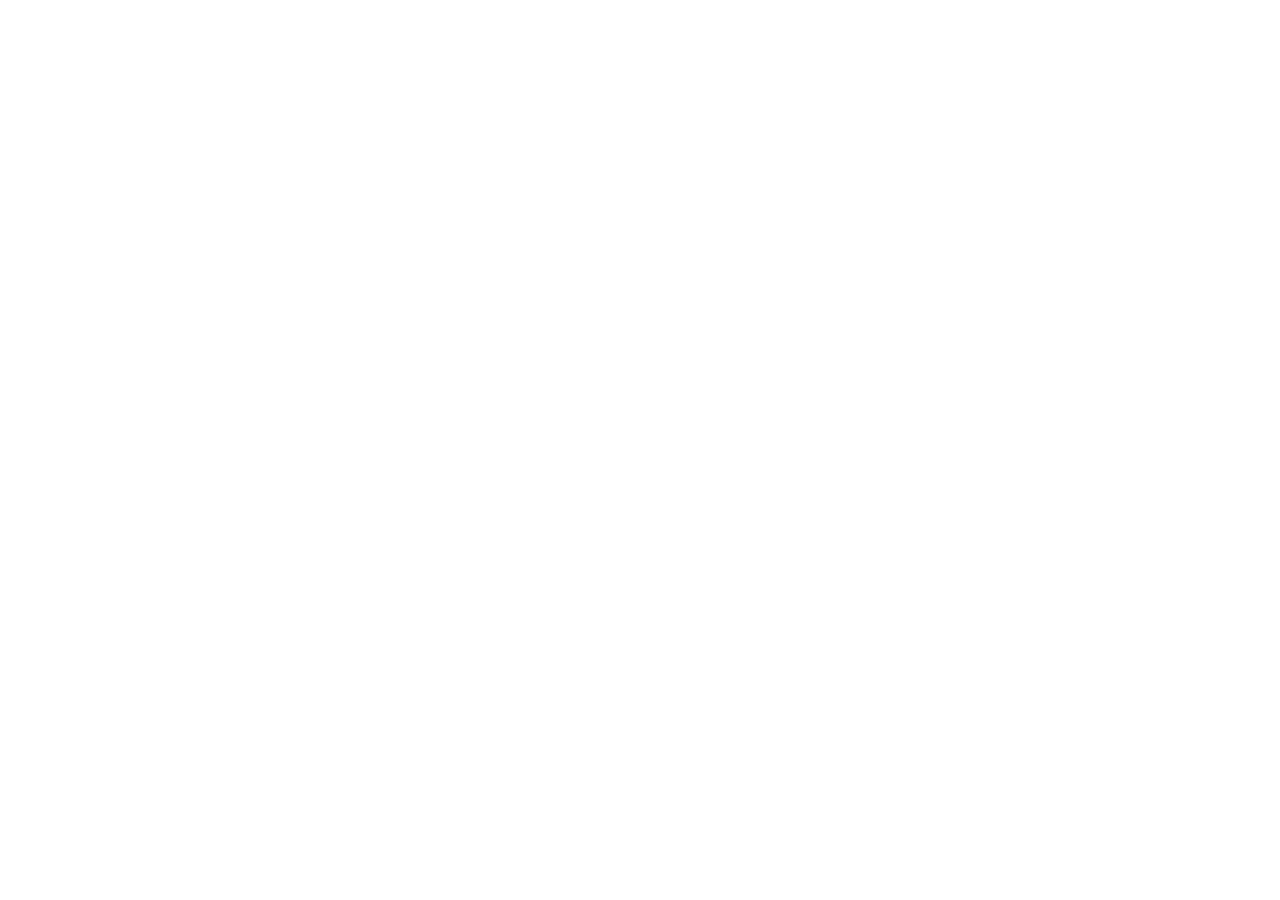
==== frontend-2-practice/index.html @ fb550045 "Initial commit" ====
<!DOCTYPE html>
<html lang="ru">
  <head>
    <meta charset="UTF-8" />
    <meta name="viewport" content="width=device-width, initial-scale=1.0" />
    <title>Выбор даты и времени</title>
    <link rel="stylesheet" href="styles.css" />
  </head>
  <body>
    <div class="page">
      <!-- Перенесите вашу верстку. Удалите статичные данные. Подключите скрипт -->
    </div>
  </body>
</html>
---- frontend-2-practice/styles.css ----
/* Стили страницы.
   Скопируйте с предудущей практики. */

* {
  margin: 0;
  padding: 0;
  box-sizing: border-box;
}

body {
  min-height: 100vh;
  font-family: sans-serif;
}
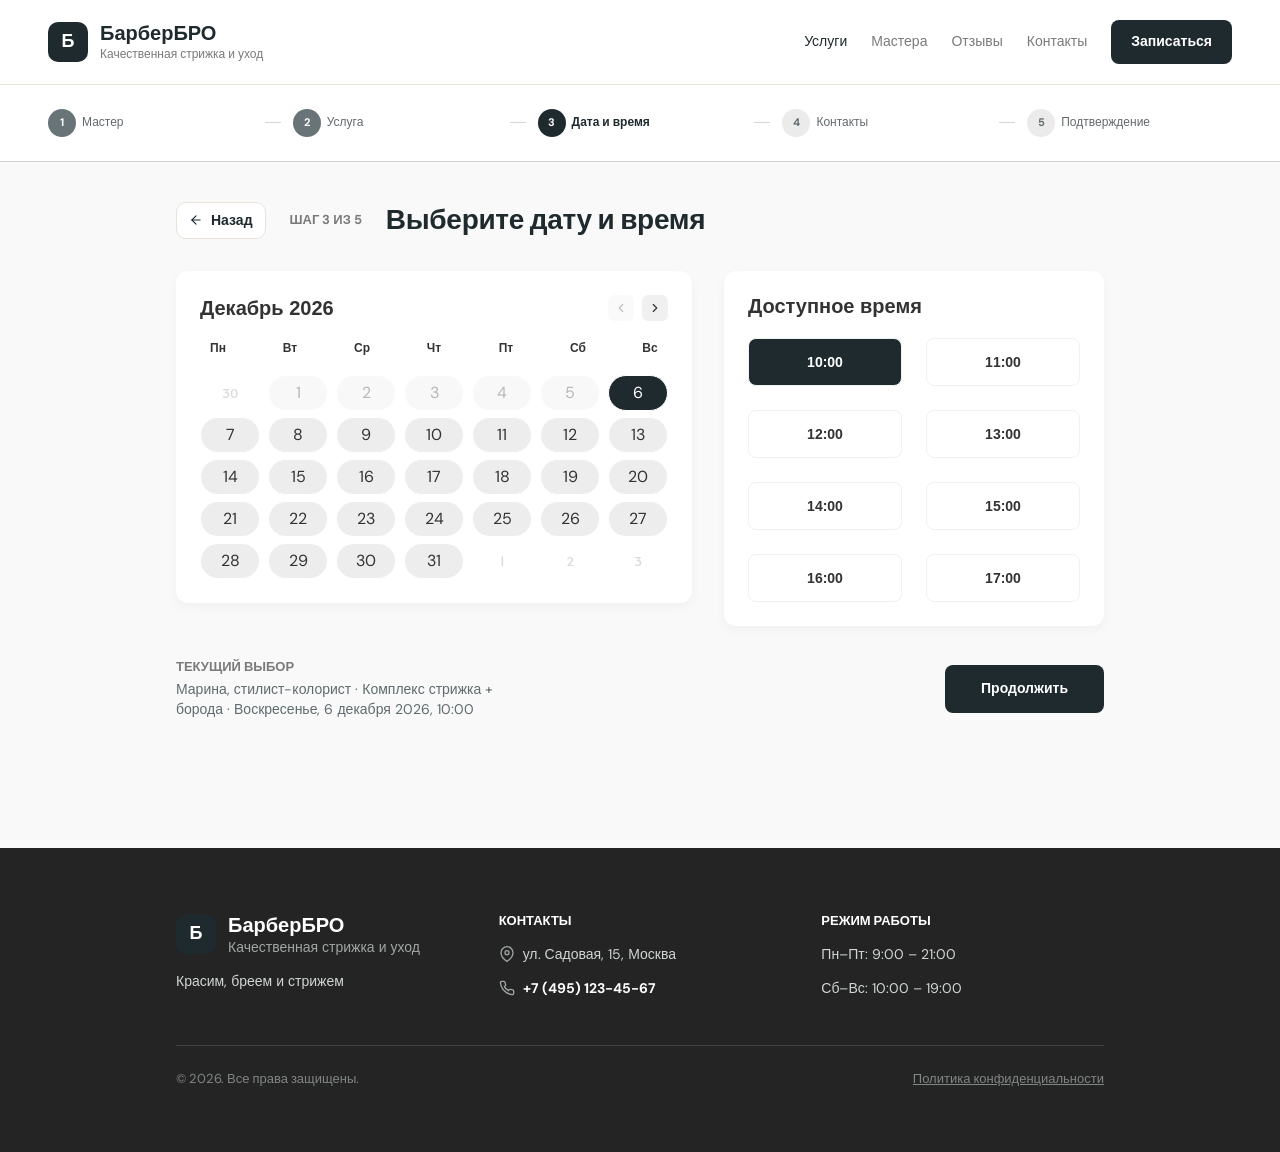
==== commit 13d879f8: "Задание 2 JS" ====
--- a/frontend-2-practice/index.html
+++ b/frontend-2-practice/index.html
@@ -1,14 +1,275 @@
 <!DOCTYPE html>
 <html lang="ru">
-  <head>
-    <meta charset="UTF-8" />
-    <meta name="viewport" content="width=device-width, initial-scale=1.0" />
-    <title>Выбор даты и времени</title>
-    <link rel="stylesheet" href="styles.css" />
-  </head>
-  <body>
-    <div class="page">
-      <!-- Перенесите вашу верстку. Удалите статичные данные. Подключите скрипт -->
-    </div>
-  </body>
-</html>+	<head>
+		<meta charset="UTF-8" />
+		<meta name="viewport" content="width=device-width, initial-scale=1.0" />
+		<title>БарберБРО — Запись</title>
+		<link
+			href="https://fonts.googleapis.com/css2?family=DM+Sans:wght@400;500;700&family=Alata&display=swap"
+			rel="stylesheet"
+		/>
+		<link rel="stylesheet" href="styles.css" />
+	</head>
+	<body>
+		<!-- HEADER -->
+		<header class="header">
+			<div class="brand">
+				<div class="logo-mark">Б</div>
+				<div class="brand-text">
+					<h1>БарберБРО</h1>
+					<p>Качественная стрижка и уход</p>
+				</div>
+			</div>
+			<nav class="nav">
+				<a href="#" class="active">Услуги</a>
+				<a href="#">Мастера</a>
+				<a href="#">Отзывы</a>
+				<a href="#">Контакты</a>
+				<button class="btn-book">Записаться</button>
+			</nav>
+		</header>
+
+		<!-- STEPPER -->
+		<div class="stepper">
+			<div class="step">
+				<div class="step-num done">1</div>
+				<div class="step-label">Мастер</div>
+			</div>
+			<div class="step-line"></div>
+			<div class="step">
+				<div class="step-num done">2</div>
+				<div class="step-label">Услуга</div>
+			</div>
+			<div class="step-line"></div>
+			<div class="step">
+				<div class="step-num active">3</div>
+				<div class="step-label active">Дата и время</div>
+			</div>
+			<div class="step-line"></div>
+			<div class="step">
+				<div class="step-num">4</div>
+				<div class="step-label muted">Контакты</div>
+			</div>
+			<div class="step-line"></div>
+			<div class="step">
+				<div class="step-num">5</div>
+				<div class="step-label muted">Подтверждение</div>
+			</div>
+		</div>
+
+		<!-- MAIN -->
+		<main class="main">
+			<div class="page-head">
+				<button class="btn-back">
+					<svg
+						width="14"
+						height="14"
+						viewBox="0 0 24 24"
+						fill="none"
+						stroke="currentColor"
+						stroke-width="2"
+						stroke-linecap="round"
+						stroke-linejoin="round"
+					>
+						<line x1="19" y1="12" x2="5" y2="12" />
+						<polyline points="12 19 5 12 12 5" />
+					</svg>
+					Назад
+				</button>
+				<span class="step-indicator">Шаг 3 из 5</span>
+				<h2>Выберите дату и время</h2>
+			</div>
+
+			<div class="layout">
+				<!-- CALENDAR -->
+				<section class="cal-card">
+					<div class="cal-head">
+						<h3>Июнь 2025</h3>
+						<div class="cal-nav">
+							<button aria-label="Предыдущий месяц">
+								<svg
+									width="14"
+									height="14"
+									viewBox="0 0 24 24"
+									fill="none"
+									stroke="#333"
+									stroke-width="2"
+									stroke-linecap="round"
+									stroke-linejoin="round"
+								>
+									<polyline points="15 18 9 12 15 6" />
+								</svg>
+							</button>
+							<button aria-label="Следующий месяц">
+								<svg
+									width="14"
+									height="14"
+									viewBox="0 0 24 24"
+									fill="none"
+									stroke="#333"
+									stroke-width="2"
+									stroke-linecap="round"
+									stroke-linejoin="round"
+								>
+									<polyline points="9 18 15 12 9 6" />
+								</svg>
+							</button>
+						</div>
+					</div>
+
+					<div class="cal-dow-row">
+						<div class="cal-dow">Пн</div>
+						<div class="cal-dow">Вт</div>
+						<div class="cal-dow">Ср</div>
+						<div class="cal-dow">Чт</div>
+						<div class="cal-dow">Пт</div>
+						<div class="cal-dow">Сб</div>
+						<div class="cal-dow">Вс</div>
+					</div>
+
+					<div class="cal-grid">
+						<div class="cal-day muted">26</div>
+						<div class="cal-day muted">27</div>
+						<div class="cal-day muted">28</div>
+						<div class="cal-day muted">29</div>
+						<div class="cal-day muted">30</div>
+						<div class="cal-day muted">31</div>
+						<div class="cal-day muted">1</div>
+
+						<div class="cal-day">2</div>
+						<div class="cal-day">3</div>
+						<div class="cal-day">4</div>
+						<div class="cal-day">5</div>
+						<div class="cal-day">6</div>
+						<div class="cal-day muted">7</div>
+						<div class="cal-day muted">8</div>
+
+						<div class="cal-day">9</div>
+						<div class="cal-day">10</div>
+						<div class="cal-day">11</div>
+						<div class="cal-day">12</div>
+						<div class="cal-day">13</div>
+						<div class="cal-day">14</div>
+						<div class="cal-day">15</div>
+
+						<div class="cal-day">16</div>
+						<div class="cal-day">17</div>
+						<div class="cal-day selected">18</div>
+						<div class="cal-day">19</div>
+						<div class="cal-day">20</div>
+						<div class="cal-day">21</div>
+						<div class="cal-day">22</div>
+
+						<div class="cal-day">23</div>
+						<div class="cal-day">24</div>
+						<div class="cal-day">25</div>
+						<div class="cal-day">26</div>
+						<div class="cal-day">27</div>
+						<div class="cal-day">28</div>
+						<div class="cal-day">29</div>
+
+						<div class="cal-day">30</div>
+						<div class="cal-day muted">1</div>
+						<div class="cal-day muted">2</div>
+						<div class="cal-day muted">3</div>
+						<div class="cal-day muted">4</div>
+						<div class="cal-day muted">5</div>
+						<div class="cal-day muted">6</div>
+					</div>
+				</section>
+
+				<!-- TIME -->
+				<section class="time-card">
+					<h3>Доступное время</h3>
+					<div class="time-grid">
+						<button class="time-slot">10:00</button>
+						<button class="time-slot busy">11:00<span>Занято</span></button>
+						<button class="time-slot">12:00</button>
+						<button class="time-slot busy">13:00<span>Занято</span></button>
+						<button class="time-slot selected">14:00</button>
+						<button class="time-slot">15:00</button>
+						<button class="time-slot">16:00</button>
+						<button class="time-slot">17:00</button>
+					</div>
+				</section>
+			</div>
+
+			<!-- BOTTOM BAR -->
+			<div class="bottom">
+				<div class="summary">
+					<div class="summary-label">Текущий выбор</div>
+					<div class="summary-text">
+						Марина, стилист-колорист · Комплекс стрижка + борода · 18 июня 2025,
+						14:00
+					</div>
+				</div>
+				<button class="btn-continue">Продолжить</button>
+			</div>
+		</main>
+
+		<!-- FOOTER -->
+		<footer class="footer">
+			<div class="footer-grid">
+				<div class="footer-col brand-col">
+					<div class="brand">
+						<div class="logo-mark">Б</div>
+						<div class="brand-text">
+							<h1>БарберБРО</h1>
+							<p>Качественная стрижка и уход</p>
+						</div>
+					</div>
+					<p class="footer-tag">Красим, бреем и стрижем</p>
+				</div>
+
+				<div class="footer-col">
+					<h4>Контакты</h4>
+					<a href="#" class="footer-link">
+						<svg
+							width="16"
+							height="16"
+							viewBox="0 0 24 24"
+							fill="none"
+							stroke="#A0A5A5"
+							stroke-width="2"
+							stroke-linecap="round"
+							stroke-linejoin="round"
+						>
+							<path d="M21 10c0 7-9 13-9 13s-9-6-9-13a9 9 0 0 1 18 0z" />
+							<circle cx="12" cy="10" r="3" />
+						</svg>
+						ул. Садовая, 15, Москва
+					</a>
+					<a href="tel:+74951234567" class="footer-link phone">
+						<svg
+							width="16"
+							height="16"
+							viewBox="0 0 24 24"
+							fill="none"
+							stroke="#A0A5A5"
+							stroke-width="2"
+							stroke-linecap="round"
+							stroke-linejoin="round"
+						>
+							<path
+								d="M22 16.92v3a2 2 0 0 1-2.18 2 19.79 19.79 0 0 1-8.63-3.07 19.5 19.5 0 0 1-6-6 19.79 19.79 0 0 1-3.07-8.67A2 2 0 0 1 4.11 2h3a2 2 0 0 1 2 1.72 12.84 12.84 0 0 0 .7 2.81 2 2 0 0 1-.45 2.11L8.09 9.91a16 16 0 0 0 6 6l1.27-1.27a2 2 0 0 1 2.11-.45 12.84 12.84 0 0 0 2.81.7A2 2 0 0 1 22 16.92z"
+							/>
+						</svg>
+						+7 (495) 123-45-67
+					</a>
+				</div>
+
+				<div class="footer-col">
+					<h4>Режим работы</h4>
+					<p>Пн–Пт: 9:00 – 21:00</p>
+					<p>Сб–Вс: 10:00 – 19:00</p>
+				</div>
+			</div>
+
+			<div class="footer-bottom">
+				<p>© 2026. Все права защищены.</p>
+				<a href="#">Политика конфиденциальности</a>
+			</div>
+		</footer>
+    <script src="script.js"></script>
+	</body>
+</html>
--- a/frontend-2-practice/styles.css
+++ b/frontend-2-practice/styles.css
@@ -1,13 +1,517 @@
-/* Стили страницы.
-   Скопируйте с предудущей практики. */
-
 * {
-  margin: 0;
-  padding: 0;
-  box-sizing: border-box;
-}
-
+	box-sizing: border-box;
+	margin: 0;
+	padding: 0;
+}
 body {
-  min-height: 100vh;
-  font-family: sans-serif;
-}
+	font-family: 'DM Sans', sans-serif;
+	background: #f9f9f9;
+	color: #1f2a2e;
+	line-height: 1.4;
+	-webkit-font-smoothing: antialiased;
+}
+a {
+	text-decoration: none;
+	color: inherit;
+}
+button {
+	font: inherit;
+	cursor: pointer;
+	border: none;
+	background: none;
+}
+
+/* HEADER */
+.header {
+	display: flex;
+	justify-content: space-between;
+	align-items: center;
+	padding: 20px 48px;
+	background: #fff;
+	border-bottom: 1px solid #e8e2d9;
+}
+.brand {
+	display: flex;
+	align-items: center;
+	gap: 12px;
+}
+.logo-mark {
+	width: 40px;
+	height: 40px;
+	background: #1f2a2e;
+	border-radius: 10px;
+	display: flex;
+	align-items: center;
+	justify-content: center;
+	color: #fff;
+	font-weight: 700;
+	font-size: 18px;
+	flex-shrink: 0;
+}
+.brand-text h1 {
+	font-size: 20px;
+	font-weight: 700;
+	line-height: 26px;
+}
+.brand-text p {
+	font-size: 12px;
+	font-weight: 500;
+	color: #7a7a7a;
+}
+.nav {
+	display: flex;
+	align-items: center;
+	gap: 24px;
+}
+.nav a {
+	font-size: 14px;
+	font-weight: 500;
+	color: #7a7a7a;
+}
+.nav a.active,
+.nav a:hover {
+	color: #1f2a2e;
+}
+.btn-book {
+	padding: 12px 20px;
+	background: #1f2a2e;
+	color: #fff;
+	font-weight: 700;
+	font-size: 14px;
+	border-radius: 8px;
+}
+.btn-book:hover {
+	background: #2a3136;
+}
+
+/* STEPPER */
+.stepper {
+	display: flex;
+	align-items: center;
+	gap: 12px;
+	padding: 24px 48px;
+	background: #fff;
+	border-bottom: 1px solid #d5d5d5;
+}
+.step {
+	display: flex;
+	align-items: center;
+	gap: 6px;
+	flex: 1;
+}
+.step-num {
+	width: 28px;
+	height: 28px;
+	border-radius: 50%;
+	background: #ebebeb;
+	color: #626a6d;
+	font-weight: 700;
+	font-size: 11px;
+	display: flex;
+	align-items: center;
+	justify-content: center;
+	flex-shrink: 0;
+}
+.step-num.done {
+	background: #687478;
+	color: #fff;
+}
+.step-num.active {
+	background: #1f2a2e;
+	color: #fff;
+}
+.step-label {
+	font-size: 12px;
+	color: #626a6d;
+	flex: 1;
+}
+.step-label.active {
+	color: #1f2a2e;
+	font-weight: 700;
+}
+.step-line {
+	width: 16px;
+	height: 1px;
+	background: #d5d5d5;
+	flex-shrink: 0;
+}
+
+/* MAIN */
+.main {
+	padding: 40px 48px 64px;
+	max-width: 1024px;
+	margin: 0 auto;
+}
+.page-head {
+	display: flex;
+	align-items: center;
+	gap: 24px;
+	margin-bottom: 32px;
+}
+.btn-back {
+	display: inline-flex;
+	align-items: center;
+	gap: 8px;
+	padding: 8px 12px;
+	border: 1px solid #e8e2d9;
+	border-radius: 10px;
+	background: #fff;
+	font-weight: 700;
+	font-size: 14px;
+	color: #1f2a2e;
+}
+.btn-back:hover {
+	background: #fafafa;
+}
+.step-indicator {
+	font-size: 13px;
+	font-weight: 700;
+	color: #7a7a7a;
+	text-transform: uppercase;
+}
+.page-head h2 {
+	font-size: 28px;
+	font-weight: 700;
+	line-height: 36px;
+	letter-spacing: -0.3px;
+}
+
+/* LAYOUT */
+.layout {
+	display: flex;
+	gap: 32px;
+	align-items: flex-start;
+}
+
+/* CALENDAR */
+.cal-card {
+	width: 516px;
+	background: #fff;
+	border-radius: 12px;
+	padding: 24px;
+	box-shadow: 0 4px 12px rgba(0, 0, 0, 0.04);
+	display: flex;
+	flex-direction: column;
+	gap: 20px;
+}
+.cal-head {
+	display: flex;
+	justify-content: space-between;
+	align-items: center;
+	height: 26px;
+}
+.cal-head h3 {
+	font-family: Arial, sans-serif;
+	font-weight: 700;
+	font-size: 20px;
+	line-height: 23px;
+	color: #333;
+}
+.cal-nav {
+	display: flex;
+	gap: 8px;
+}
+.cal-nav button {
+	width: 26px;
+	height: 26px;
+	background: #f0f0f0;
+	border-radius: 6px;
+	display: flex;
+	align-items: center;
+	justify-content: center;
+}
+.cal-nav button:hover {
+	background: #e4e4e4;
+}
+.cal-dow-row {
+	display: flex;
+	justify-content: space-between;
+	width: 468px;
+}
+.cal-dow {
+	width: 36px;
+	text-align: center;
+	font: 700 12px/14px Arial, sans-serif;
+	color: #333;
+}
+.cal-grid {
+	display: grid;
+	grid-template-columns: repeat(7, 60px);
+	grid-auto-rows: 36px;
+	column-gap: 8px;
+	row-gap: 6px;
+	width: 468px;
+}
+.cal-day {
+	display: flex;
+	align-items: center;
+	justify-content: center;
+	border-radius: 18px;
+	border: 1px solid #fff;
+	background: #ededed;
+	font: 700 13px/15px Arial, sans-serif;
+	color: #333;
+	cursor: pointer;
+}
+.cal-day:hover {
+	background: #e2e2e2;
+}
+.cal-day.muted {
+	background: #fff;
+	border-color: #fff;
+	font: 400 13px/15px Alata, Arial, sans-serif;
+	color: #999;
+	cursor: default;
+}
+.cal-day.muted:hover {
+	background: #fff;
+}
+.cal-day.selected,
+.cal-day.selected:hover {
+	background: #1f2a2e;
+	color: #fff;
+}
+
+/* TIME */
+.time-card {
+	width: 380px;
+	background: #fff;
+	border-radius: 12px;
+	padding: 24px;
+	box-shadow: 0 4px 12px rgba(0, 0, 0, 0.04);
+	display: flex;
+	flex-direction: column;
+	gap: 20px;
+}
+.time-card h3 {
+	font-family: Arial, sans-serif;
+	font-weight: 700;
+	font-size: 20px;
+	line-height: 23px;
+	color: #333;
+}
+.time-grid {
+	display: grid;
+	grid-template-columns: 1fr 1fr;
+	gap: 24px 24px;
+	width: 332px;
+}
+.time-slot {
+	height: 48px;
+	border-radius: 8px;
+	border: 1px solid #f0f1f0;
+	background: #fff;
+	font: 700 14px/16px Arial, sans-serif;
+	color: #333;
+	display: flex;
+	flex-direction: column;
+	align-items: center;
+	justify-content: center;
+	gap: 2px;
+}
+.time-slot:hover:not(.busy) {
+	border-color: #1f2a2e;
+}
+.time-slot.selected {
+	background: #1f2a2e;
+	border-color: #f0f1f0;
+	color: #fff;
+}
+.time-slot.busy {
+	background: #f5f5f3;
+	border-color: #f5f5f3;
+	color: #999;
+	cursor: not-allowed;
+}
+.time-slot span {
+	font: 400 10px/14px Alata, Arial, sans-serif;
+	color: #999;
+}
+
+/* BOTTOM BAR */
+.bottom {
+	display: flex;
+	justify-content: space-between;
+	align-items: center;
+	gap: 24px;
+	margin-top: 32px;
+	flex-wrap: wrap;
+}
+.summary {
+	max-width: 320px;
+}
+.summary-label {
+	font-size: 13px;
+	font-weight: 700;
+	color: #7a7a7a;
+	text-transform: uppercase;
+	margin-bottom: 4px;
+}
+.summary-text {
+	font-size: 14px;
+	line-height: 140%;
+	color: #5f6b6e;
+}
+.btn-continue {
+	padding: 14px 36px;
+	background: #1f2a2e;
+	color: #fff;
+	border-radius: 8px;
+	font-weight: 700;
+	font-size: 14px;
+}
+.btn-continue:hover {
+	background: #2a3136;
+}
+
+/* FOOTER */
+.footer {
+	background: #242424;
+	padding: 64px 48px;
+	color: #fff;
+	margin-top: 64px;
+}
+.footer-grid {
+	display: flex;
+	gap: 40px;
+	align-items: flex-start;
+	max-width: 928px;
+	margin: 0 auto;
+	padding-bottom: 48px;
+}
+.footer-col {
+	flex: 1;
+	display: flex;
+	flex-direction: column;
+	gap: 16px;
+}
+.footer-col.brand-col .brand-text h1 {
+	color: #fff;
+}
+.footer-col.brand-col .brand-text p {
+	color: #a0a5a5;
+}
+.footer-tag {
+	font-size: 14px;
+	line-height: 150%;
+	color: #a0a5a5;
+}
+.footer-col h4 {
+	font-size: 13px;
+	font-weight: 700;
+	text-transform: uppercase;
+	color: #fff;
+	line-height: 17px;
+}
+.footer-link {
+	display: flex;
+	align-items: center;
+	gap: 8px;
+	font-size: 14px;
+	line-height: 18px;
+	color: #d0d5d5;
+}
+.footer-link.phone {
+	color: #fff;
+	font-weight: 700;
+}
+.footer-col p {
+	font-size: 14px;
+	color: #d0d5d5;
+	line-height: 18px;
+}
+.footer-bottom {
+	max-width: 928px;
+	margin: 0 auto;
+	display: flex;
+	justify-content: space-between;
+	align-items: center;
+	padding-top: 24px;
+	border-top: 1px solid #3d4243;
+}
+.footer-bottom p,
+.footer-bottom a {
+	font-size: 13px;
+	color: #808585;
+}
+.footer-bottom a {
+	text-decoration: underline;
+}
+.footer-bottom a:hover {
+	color: #fff;
+}
+
+/* RESPONSIVE */
+@media (max-width: 1100px) {
+	.header,
+	.stepper,
+	.main {
+		padding-left: 24px;
+		padding-right: 24px;
+	}
+	.nav a {
+		display: none;
+	}
+	.stepper {
+		overflow-x: auto;
+	}
+	.step-label {
+		white-space: nowrap;
+	}
+	.layout {
+		flex-direction: column;
+		align-items: stretch;
+	}
+	.cal-card,
+	.time-card {
+		width: 100%;
+		max-width: 516px;
+	}
+	.footer {
+		padding: 48px 24px;
+	}
+	.footer-grid {
+		flex-direction: column;
+	}
+}
+
+@media (max-width: 640px) {
+	.page-head {
+		flex-wrap: wrap;
+		gap: 12px;
+	}
+	.page-head h2 {
+		font-size: 22px;
+		line-height: 28px;
+		width: 100%;
+	}
+	.main {
+		padding: 24px 16px 40px;
+	}
+	.cal-card,
+	.time-card {
+		padding: 16px;
+		overflow-x: auto;
+	}
+	.cal-dow-row,
+	.cal-grid {
+		width: max-content;
+	}
+	.time-grid {
+		width: 100%;
+		gap: 12px;
+	}
+	.bottom {
+		flex-direction: column;
+		align-items: stretch;
+	}
+	.summary {
+		max-width: none;
+	}
+	.btn-continue {
+		width: 100%;
+	}
+	.brand-text p {
+		display: none;
+	}
+}
